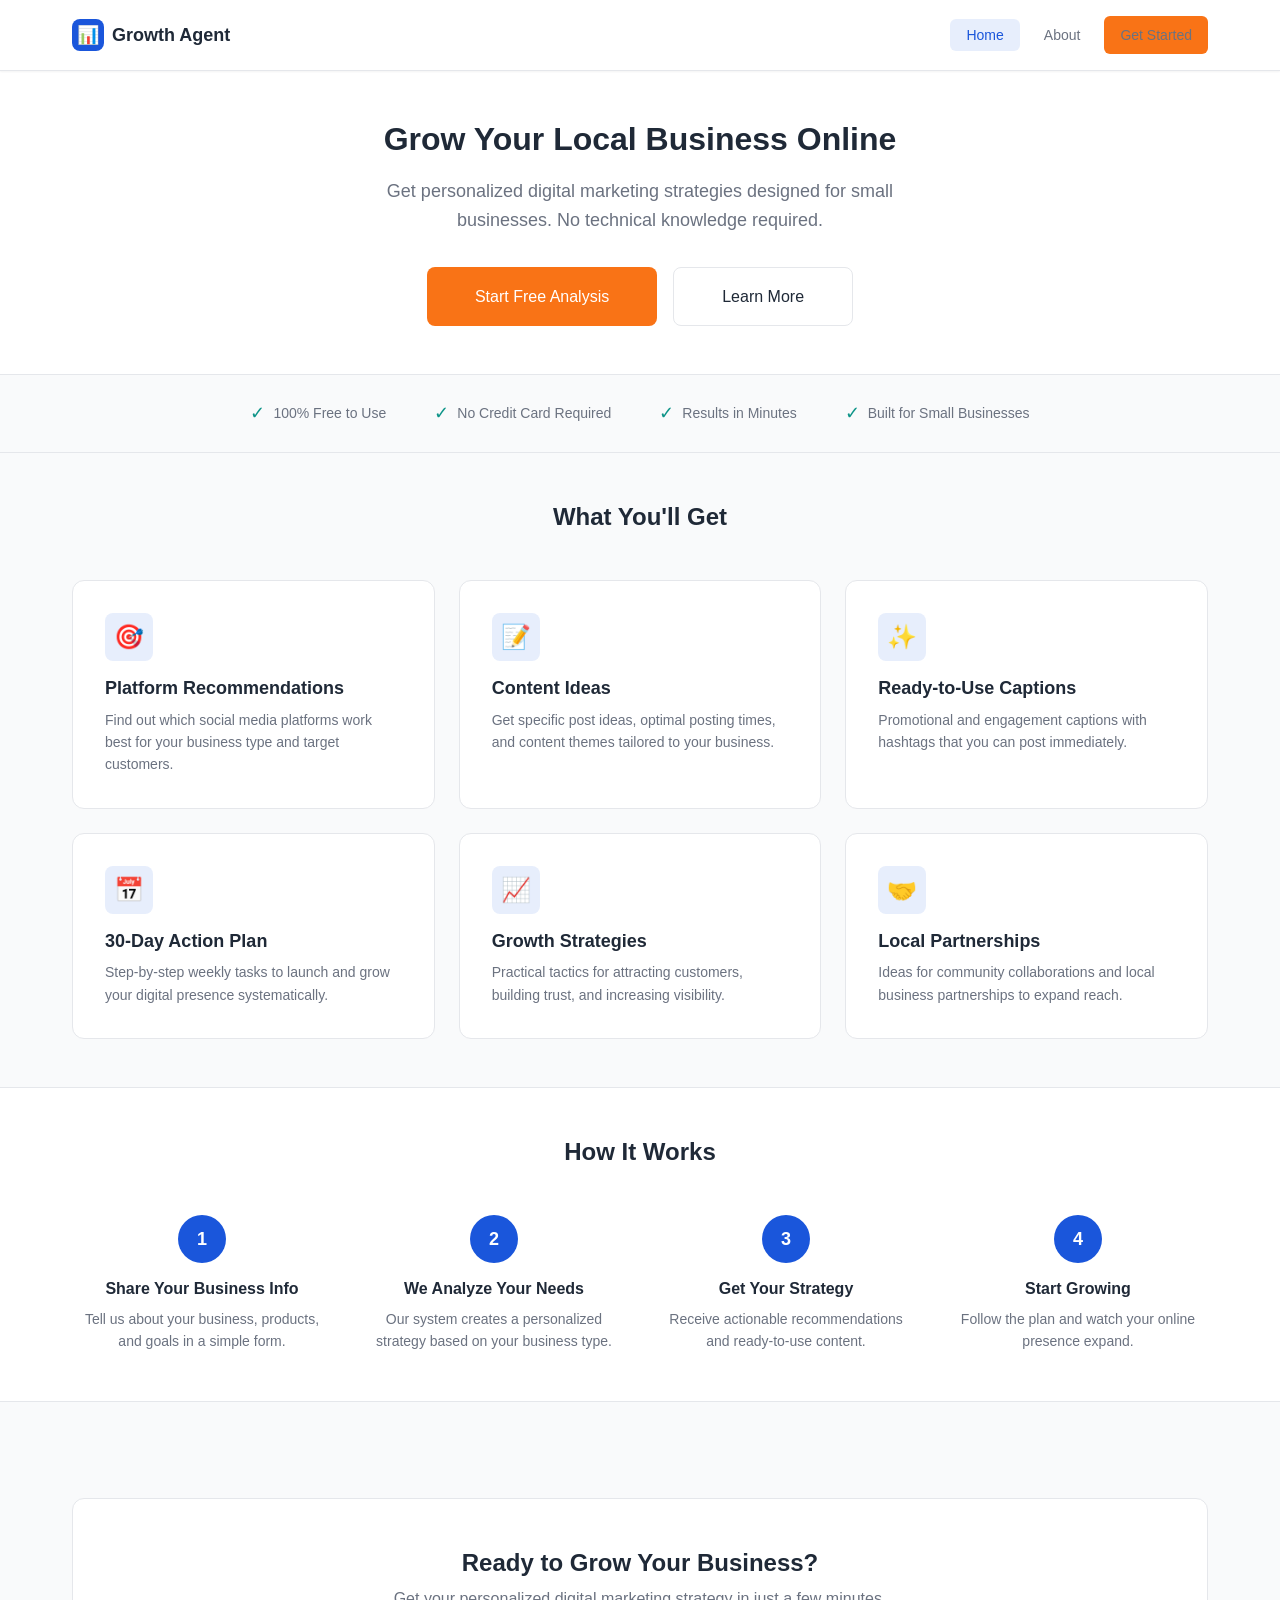
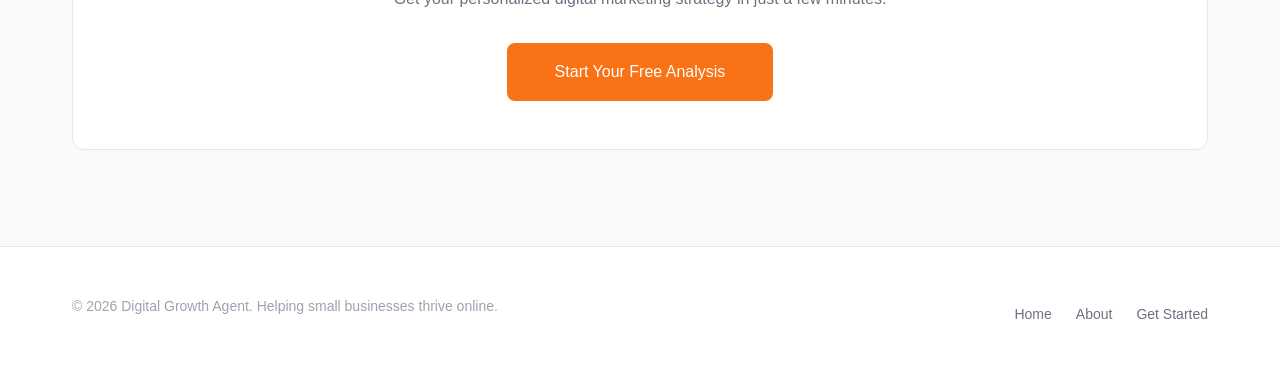
==== frontend/index.html @ 9e7940e3 "Added all frontend files" ====
<!DOCTYPE html>
<html lang="en">
<head>
    <meta charset="UTF-8">
    <meta name="viewport" content="width=device-width, initial-scale=1.0">
    <title>Digital Growth Agent - Grow Your Local Business Online</title>
    <link rel="stylesheet" href="style.css">
</head>
<body>
    <nav class="navbar">
        <div class="nav-container">
            <div class="logo">
                <div class="logo-icon">📊</div>
                <span>Growth Agent</span>
            </div>
            <ul class="nav-menu">
                <li><a href="index.html" class="active">Home</a></li>
                <li><a href="about.html">About</a></li>
                <li><a href="analyze.html" class="btn btn-primary">Get Started</a></li>
            </ul>
        </div>
    </nav>

    <section class="hero">
        <div class="container">
            <h1>Grow Your Local Business Online</h1>
            <p class="hero-subtitle">Get personalized digital marketing strategies designed for small businesses. No technical knowledge required.</p>
            <div class="hero-buttons">
                <a href="analyze.html" class="btn btn-primary btn-large">Start Free Analysis</a>
                <a href="about.html" class="btn btn-secondary btn-large">Learn More</a>
            </div>
        </div>
    </section>

    <div class="trust-bar">
        <div class="container">
            <div class="trust-items">
                <div class="trust-item">
                    <span class="trust-icon">✓</span>
                    <span>100% Free to Use</span>
                </div>
                <div class="trust-item">
                    <span class="trust-icon">✓</span>
                    <span>No Credit Card Required</span>
                </div>
                <div class="trust-item">
                    <span class="trust-icon">✓</span>
                    <span>Results in Minutes</span>
                </div>
                <div class="trust-item">
                    <span class="trust-icon">✓</span>
                    <span>Built for Small Businesses</span>
                </div>
            </div>
        </div>
    </div>

    <section class="section">
        <div class="container">
            <h2 class="text-center" style="margin-bottom: 3rem;">What You'll Get</h2>
            <div class="features-grid">
                <div class="feature-card">
                    <div class="feature-icon">🎯</div>
                    <h3>Platform Recommendations</h3>
                    <p>Find out which social media platforms work best for your business type and target customers.</p>
                </div>
                <div class="feature-card">
                    <div class="feature-icon">📝</div>
                    <h3>Content Ideas</h3>
                    <p>Get specific post ideas, optimal posting times, and content themes tailored to your business.</p>
                </div>
                <div class="feature-card">
                    <div class="feature-icon">✨</div>
                    <h3>Ready-to-Use Captions</h3>
                    <p>Promotional and engagement captions with hashtags that you can post immediately.</p>
                </div>
                <div class="feature-card">
                    <div class="feature-icon">📅</div>
                    <h3>30-Day Action Plan</h3>
                    <p>Step-by-step weekly tasks to launch and grow your digital presence systematically.</p>
                </div>
                <div class="feature-card">
                    <div class="feature-icon">📈</div>
                    <h3>Growth Strategies</h3>
                    <p>Practical tactics for attracting customers, building trust, and increasing visibility.</p>
                </div>
                <div class="feature-card">
                    <div class="feature-icon">🤝</div>
                    <h3>Local Partnerships</h3>
                    <p>Ideas for community collaborations and local business partnerships to expand reach.</p>
                </div>
            </div>
        </div>
    </section>

    <section class="section" style="background: var(--bg-white); border-top: 1px solid var(--border); border-bottom: 1px solid var(--border);">
        <div class="container">
            <h2 class="text-center" style="margin-bottom: 3rem;">How It Works</h2>
            <div class="steps">
                <div class="step">
                    <div class="step-number">1</div>
                    <h3>Share Your Business Info</h3>
                    <p>Tell us about your business, products, and goals in a simple form.</p>
                </div>
                <div class="step">
                    <div class="step-number">2</div>
                    <h3>We Analyze Your Needs</h3>
                    <p>Our system creates a personalized strategy based on your business type.</p>
                </div>
                <div class="step">
                    <div class="step-number">3</div>
                    <h3>Get Your Strategy</h3>
                    <p>Receive actionable recommendations and ready-to-use content.</p>
                </div>
                <div class="step">
                    <div class="step-number">4</div>
                    <h3>Start Growing</h3>
                    <p>Follow the plan and watch your online presence expand.</p>
                </div>
            </div>
        </div>
    </section>

    <section class="section">
        <div class="container">
            <div class="cta-section">
                <h2>Ready to Grow Your Business?</h2>
                <p>Get your personalized digital marketing strategy in just a few minutes.</p>
                <a href="analyze.html" class="btn btn-primary btn-large">Start Your Free Analysis</a>
            </div>
        </div>
    </section>

    <footer>
        <div class="container">
            <div class="footer-content">
                <p class="footer-text">&copy; 2026 Digital Growth Agent. Helping small businesses thrive online.</p>
                <ul class="footer-links">
                    <li><a href="index.html">Home</a></li>
                    <li><a href="about.html">About</a></li>
                    <li><a href="analyze.html">Get Started</a></li>
                </ul>
            </div>
        </div>
    </footer>
</body>
</html>
---- frontend/style.css ----
/* ===================================
   AI Digital Growth Agent
   Clean, Professional, Trustworthy UI
   =================================== */

:root {
    /* Colors - Trust & Reliability */
    --primary-blue: #1a56db;
    --primary-blue-dark: #1e429f;
    --teal: #0d9488;
    --teal-light: #14b8a6;
    --orange: #f97316;
    --orange-hover: #ea580c;
    
    /* Neutrals */
    --bg-light: #f9fafb;
    --bg-white: #ffffff;
    --border: #e5e7eb;
    --text-primary: #1f2937;
    --text-secondary: #6b7280;
    --text-muted: #9ca3af;
    
    /* Success & Status */
    --success: #10b981;
    --warning: #f59e0b;
    --error: #ef4444;
    
    /* Spacing */
    --space-xs: 0.25rem;
    --space-sm: 0.5rem;
    --space-md: 1rem;
    --space-lg: 1.5rem;
    --space-xl: 2rem;
    --space-2xl: 3rem;
    
    /* Typography */
    --font-sans: -apple-system, BlinkMacSystemFont, 'Segoe UI', Roboto, 'Helvetica Neue', Arial, sans-serif;
    --font-size-xs: 0.75rem;
    --font-size-sm: 0.875rem;
    --font-size-base: 1rem;
    --font-size-lg: 1.125rem;
    --font-size-xl: 1.25rem;
    --font-size-2xl: 1.5rem;
    --font-size-3xl: 2rem;
    
    /* Shadows */
    --shadow-sm: 0 1px 2px 0 rgba(0, 0, 0, 0.05);
    --shadow-md: 0 4px 6px -1px rgba(0, 0, 0, 0.1);
    --shadow-lg: 0 10px 15px -3px rgba(0, 0, 0, 0.1);
    
    /* Border Radius */
    --radius-sm: 0.375rem;
    --radius-md: 0.5rem;
    --radius-lg: 0.75rem;
}

* {
    margin: 0;
    padding: 0;
    box-sizing: border-box;
}

body {
    font-family: var(--font-sans);
    font-size: var(--font-size-base);
    line-height: 1.6;
    color: var(--text-primary);
    background: var(--bg-light);
    -webkit-font-smoothing: antialiased;
    -moz-osx-font-smoothing: grayscale;
}

/* ===================================
   Typography
   =================================== */

h1, h2, h3, h4, h5, h6 {
    font-weight: 600;
    line-height: 1.3;
    color: var(--text-primary);
}

h1 { font-size: var(--font-size-3xl); }
h2 { font-size: var(--font-size-2xl); }
h3 { font-size: var(--font-size-xl); }
h4 { font-size: var(--font-size-lg); }

p {
    margin-bottom: var(--space-md);
    color: var(--text-secondary);
}

a {
    color: var(--primary-blue);
    text-decoration: none;
    transition: color 0.2s;
}

a:hover {
    color: var(--primary-blue-dark);
}

/* ===================================
   Navigation
   =================================== */

.navbar {
    background: var(--bg-white);
    border-bottom: 1px solid var(--border);
    position: sticky;
    top: 0;
    z-index: 100;
    box-shadow: var(--shadow-sm);
}

.nav-container {
    max-width: 1200px;
    margin: 0 auto;
    display: flex;
    justify-content: space-between;
    align-items: center;
    padding: var(--space-md) var(--space-xl);
}

.logo {
    font-size: var(--font-size-lg);
    font-weight: 600;
    color: var(--text-primary);
    display: flex;
    align-items: center;
    gap: var(--space-sm);
}

.logo-icon {
    width: 32px;
    height: 32px;
    background: var(--primary-blue);
    border-radius: var(--radius-md);
    display: flex;
    align-items: center;
    justify-content: center;
    color: white;
    font-size: var(--font-size-lg);
}

.nav-menu {
    display: flex;
    list-style: none;
    gap: var(--space-sm);
    align-items: center;
}

.nav-menu a {
    color: var(--text-secondary);
    padding: var(--space-sm) var(--space-md);
    border-radius: var(--radius-sm);
    font-weight: 500;
    font-size: var(--font-size-sm);
    transition: all 0.2s;
}

.nav-menu a:hover {
    background: var(--bg-light);
    color: var(--text-primary);
}

.nav-menu a.active {
    color: var(--primary-blue);
    background: rgba(26, 86, 219, 0.1);
}

/* ===================================
   Buttons
   =================================== */

.btn {
    display: inline-flex;
    align-items: center;
    justify-content: center;
    gap: var(--space-sm);
    padding: var(--space-sm) var(--space-lg);
    border-radius: var(--radius-md);
    font-weight: 500;
    font-size: var(--font-size-sm);
    border: none;
    cursor: pointer;
    transition: all 0.2s;
    text-decoration: none;
}

.btn-primary {
    background: var(--orange);
    color: white;
}

.btn-primary:hover {
    background: var(--orange-hover);
    transform: translateY(-1px);
    box-shadow: var(--shadow-md);
}

.btn-secondary {
    background: var(--bg-white);
    color: var(--text-primary);
    border: 1px solid var(--border);
}

.btn-secondary:hover {
    border-color: var(--text-secondary);
}

.btn-large {
    padding: var(--space-md) var(--space-2xl);
    font-size: var(--font-size-base);
}

.btn-block {
    width: 100%;
}

/* ===================================
   Container & Layout
   =================================== */

.container {
    max-width: 1200px;
    margin: 0 auto;
    padding: 0 var(--space-xl);
}

.section {
    padding: var(--space-2xl) 0;
}

/* ===================================
   Hero Section
   =================================== */

.hero {
    background: var(--bg-white);
    padding: var(--space-2xl) 0;
    text-align: center;
    border-bottom: 1px solid var(--border);
}

.hero h1 {
    margin-bottom: var(--space-md);
    color: var(--text-primary);
}

.hero-subtitle {
    font-size: var(--font-size-lg);
    color: var(--text-secondary);
    margin-bottom: var(--space-xl);
    max-width: 600px;
    margin-left: auto;
    margin-right: auto;
}

.hero-buttons {
    display: flex;
    gap: var(--space-md);
    justify-content: center;
    flex-wrap: wrap;
}

/* ===================================
   Trust Indicators
   =================================== */

.trust-bar {
    background: var(--bg-light);
    padding: var(--space-lg) 0;
    border-bottom: 1px solid var(--border);
}

.trust-items {
    display: flex;
    justify-content: center;
    gap: var(--space-2xl);
    flex-wrap: wrap;
}

.trust-item {
    display: flex;
    align-items: center;
    gap: var(--space-sm);
    color: var(--text-secondary);
    font-size: var(--font-size-sm);
}

.trust-icon {
    color: var(--teal);
    font-size: var(--font-size-lg);
}

/* ===================================
   Feature Cards
   =================================== */

.features-grid {
    display: grid;
    grid-template-columns: repeat(auto-fit, minmax(280px, 1fr));
    gap: var(--space-lg);
}

.feature-card {
    background: var(--bg-white);
    padding: var(--space-xl);
    border-radius: var(--radius-lg);
    border: 1px solid var(--border);
    transition: all 0.2s;
}

.feature-card:hover {
    box-shadow: var(--shadow-md);
    border-color: var(--primary-blue);
}

.feature-icon {
    width: 48px;
    height: 48px;
    background: rgba(26, 86, 219, 0.1);
    border-radius: var(--radius-md);
    display: flex;
    align-items: center;
    justify-content: center;
    font-size: var(--font-size-2xl);
    margin-bottom: var(--space-md);
}

.feature-card h3 {
    margin-bottom: var(--space-sm);
    font-size: var(--font-size-lg);
}

.feature-card p {
    color: var(--text-secondary);
    font-size: var(--font-size-sm);
    margin: 0;
}

/* ===================================
   Steps / Process
   =================================== */

.steps {
    display: grid;
    grid-template-columns: repeat(auto-fit, minmax(200px, 1fr));
    gap: var(--space-xl);
}

.step {
    text-align: center;
    position: relative;
}

.step-number {
    width: 48px;
    height: 48px;
    background: var(--primary-blue);
    color: white;
    border-radius: 50%;
    display: flex;
    align-items: center;
    justify-content: center;
    font-weight: 600;
    font-size: var(--font-size-lg);
    margin: 0 auto var(--space-md);
}

.step h3 {
    font-size: var(--font-size-base);
    margin-bottom: var(--space-sm);
}

.step p {
    font-size: var(--font-size-sm);
    color: var(--text-secondary);
    margin: 0;
}

/* ===================================
   Forms
   =================================== */

.form-section {
    background: var(--bg-white);
    padding: var(--space-2xl);
    border-radius: var(--radius-lg);
    border: 1px solid var(--border);
    box-shadow: var(--shadow-sm);
}

.form-header {
    margin-bottom: var(--space-xl);
}

.form-header h2 {
    margin-bottom: var(--space-sm);
}

.form-header p {
    color: var(--text-secondary);
    margin: 0;
}

.form-group {
    margin-bottom: var(--space-lg);
}

label {
    display: block;
    margin-bottom: var(--space-sm);
    color: var(--text-primary);
    font-weight: 500;
    font-size: var(--font-size-sm);
}

.label-optional {
    color: var(--text-muted);
    font-weight: 400;
}

input, textarea, select {
    width: 100%;
    padding: var(--space-md);
    border: 1px solid var(--border);
    border-radius: var(--radius-md);
    font-size: var(--font-size-base);
    font-family: inherit;
    transition: all 0.2s;
    background: var(--bg-white);
}

input:focus, textarea:focus, select:focus {
    outline: none;
    border-color: var(--primary-blue);
    box-shadow: 0 0 0 3px rgba(26, 86, 219, 0.1);
}

textarea {
    resize: vertical;
    min-height: 80px;
}

.input-hint {
    font-size: var(--font-size-xs);
    color: var(--text-muted);
    margin-top: var(--space-xs);
}

/* ===================================
   Cards & Panels
   =================================== */

.card {
    background: var(--bg-white);
    border: 1px solid var(--border);
    border-radius: var(--radius-lg);
    padding: var(--space-xl);
}

.card-header {
    display: flex;
    justify-content: space-between;
    align-items: center;
    margin-bottom: var(--space-lg);
    padding-bottom: var(--space-md);
    border-bottom: 1px solid var(--border);
}

.card-title {
    font-size: var(--font-size-xl);
    font-weight: 600;
    margin: 0;
}

.card-body {
    color: var(--text-secondary);
}

/* ===================================
   Strategy Output
   =================================== */

.strategy-section {
    background: var(--bg-white);
    border: 1px solid var(--border);
    border-radius: var(--radius-lg);
    padding: var(--space-xl);
    margin-bottom: var(--space-lg);
}

.strategy-section h3 {
    color: var(--primary-blue);
    margin-bottom: var(--space-md);
    display: flex;
    align-items: center;
    gap: var(--space-sm);
}

.strategy-section h4 {
    color: var(--text-primary);
    margin: var(--space-lg) 0 var(--space-sm);
    font-size: var(--font-size-base);
}

.strategy-section ul {
    list-style: none;
    padding: 0;
}

.strategy-section li {
    padding: var(--space-sm) 0;
    padding-left: var(--space-lg);
    position: relative;
    color: var(--text-secondary);
}

.strategy-section li:before {
    content: "✓";
    position: absolute;
    left: 0;
    color: var(--teal);
    font-weight: 600;
}

.platform-card {
    background: var(--bg-light);
    padding: var(--space-md);
    border-radius: var(--radius-md);
    margin-bottom: var(--space-sm);
    border-left: 3px solid var(--primary-blue);
}

.platform-card strong {
    color: var(--text-primary);
    display: block;
    margin-bottom: var(--space-xs);
}

.platform-card small {
    color: var(--text-secondary);
    font-size: var(--font-size-sm);
}

.caption-box {
    background: var(--bg-light);
    padding: var(--space-md);
    border-radius: var(--radius-md);
    margin-bottom: var(--space-sm);
    border-left: 3px solid var(--teal);
    font-style: normal;
    color: var(--text-primary);
}

.hashtags {
    display: flex;
    flex-wrap: wrap;
    gap: var(--space-sm);
    margin-top: var(--space-md);
}

.hashtag {
    background: rgba(13, 148, 136, 0.1);
    color: var(--teal);
    padding: var(--space-xs) var(--space-md);
    border-radius: var(--radius-sm);
    font-size: var(--font-size-sm);
    font-weight: 500;
}

/* ===================================
   Loading State
   =================================== */

.loading {
    position: fixed;
    top: 0;
    left: 0;
    right: 0;
    bottom: 0;
    background: rgba(255, 255, 255, 0.95);
    display: flex;
    flex-direction: column;
    align-items: center;
    justify-content: center;
    z-index: 1000;
}

.spinner {
    width: 48px;
    height: 48px;
    border: 4px solid var(--border);
    border-top: 4px solid var(--primary-blue);
    border-radius: 50%;
    animation: spin 1s linear infinite;
}

@keyframes spin {
    0% { transform: rotate(0deg); }
    100% { transform: rotate(360deg); }
}

.loading p {
    color: var(--text-secondary);
    margin-top: var(--space-lg);
    font-size: var(--font-size-base);
}

/* ===================================
   CTA Section
   =================================== */

.cta-section {
    background: var(--bg-white);
    border: 1px solid var(--border);
    border-radius: var(--radius-lg);
    padding: var(--space-2xl);
    text-align: center;
    margin: var(--space-2xl) 0;
}

.cta-section h2 {
    margin-bottom: var(--space-sm);
}

.cta-section p {
    color: var(--text-secondary);
    margin-bottom: var(--space-xl);
}

/* ===================================
   Footer
   =================================== */

footer {
    background: var(--bg-white);
    border-top: 1px solid var(--border);
    padding: var(--space-2xl) 0;
    margin-top: auto;
}

.footer-content {
    display: flex;
    justify-content: space-between;
    align-items: center;
    flex-wrap: wrap;
    gap: var(--space-lg);
}

.footer-links {
    display: flex;
    gap: var(--space-lg);
    list-style: none;
}

.footer-links a {
    color: var(--text-secondary);
    font-size: var(--font-size-sm);
}

.footer-text {
    color: var(--text-muted);
    font-size: var(--font-size-sm);
}

/* ===================================
   Page Header
   =================================== */

.page-header {
    background: var(--bg-white);
    padding: var(--space-2xl) 0;
    border-bottom: 1px solid var(--border);
    text-align: center;
}

.page-header h1 {
    margin-bottom: var(--space-sm);
}

.page-header p {
    color: var(--text-secondary);
    font-size: var(--font-size-lg);
    margin: 0;
}

/* ===================================
   About Page Specific
   =================================== */

.about-content {
    padding: var(--space-2xl) 0;
}

.about-section {
    background: var(--bg-white);
    border: 1px solid var(--border);
    border-radius: var(--radius-lg);
    padding: var(--space-2xl);
    margin-bottom: var(--space-xl);
}

.about-section h2 {
    color: var(--primary-blue);
    margin-bottom: var(--space-lg);
}

.problem-list, .tech-list {
    list-style: none;
    padding: 0;
}

.problem-list li, .tech-list li {
    padding: var(--space-sm) 0 var(--space-sm) var(--space-xl);
    position: relative;
    color: var(--text-secondary);
}

.problem-list li:before {
    content: "•";
    position: absolute;
    left: var(--space-md);
    color: var(--orange);
    font-weight: 600;
    font-size: var(--font-size-lg);
}

.solution-grid {
    display: grid;
    grid-template-columns: repeat(auto-fit, minmax(250px, 1fr));
    gap: var(--space-lg);
    margin-top: var(--space-lg);
}

.solution-item {
    padding: var(--space-lg);
    background: var(--bg-light);
    border-radius: var(--radius-md);
    border-left: 3px solid var(--teal);
}

.solution-item h3 {
    font-size: var(--font-size-base);
    margin-bottom: var(--space-sm);
}

.solution-item p {
    font-size: var(--font-size-sm);
    margin: 0;
}

.target-audience {
    display: grid;
    grid-template-columns: repeat(auto-fit, minmax(180px, 1fr));
    gap: var(--space-md);
    margin-top: var(--space-lg);
}

.audience-card {
    background: var(--bg-light);
    padding: var(--space-lg);
    border-radius: var(--radius-md);
    text-align: center;
    border: 1px solid var(--border);
}

.audience-card h3 {
    font-size: var(--font-size-base);
    margin-bottom: var(--space-sm);
}

.audience-card p {
    font-size: var(--font-size-sm);
    margin: 0;
}

.mission-statement {
    font-size: var(--font-size-lg);
    color: var(--text-primary);
    padding: var(--space-xl);
    background: var(--bg-light);
    border-left: 4px solid var(--primary-blue);
    border-radius: var(--radius-md);
    font-style: italic;
    line-height: 1.8;
}

/* ===================================
   Responsive Design
   =================================== */

@media (max-width: 768px) {
    :root {
        --font-size-3xl: 1.75rem;
        --font-size-2xl: 1.25rem;
    }
    
    .nav-container {
        padding: var(--space-md);
    }
    
    .nav-menu {
        gap: var(--space-xs);
    }
    
    .nav-menu a {
        padding: var(--space-xs) var(--space-sm);
        font-size: var(--font-size-xs);
    }
    
    .hero {
        padding: var(--space-xl) 0;
    }
    
    .hero-buttons {
        flex-direction: column;
    }
    
    .btn {
        width: 100%;
    }
    
    .features-grid,
    .steps,
    .solution-grid,
    .target-audience {
        grid-template-columns: 1fr;
    }
    
    .form-section {
        padding: var(--space-lg);
    }
    
    .container {
        padding: 0 var(--space-md);
    }
}

/* ===================================
   Utility Classes
   =================================== */

.text-center { text-align: center; }
.text-muted { color: var(--text-muted); }
.text-secondary { color: var(--text-secondary); }
.mb-0 { margin-bottom: 0; }
.mt-lg { margin-top: var(--space-lg); }
.hidden { display: none; }
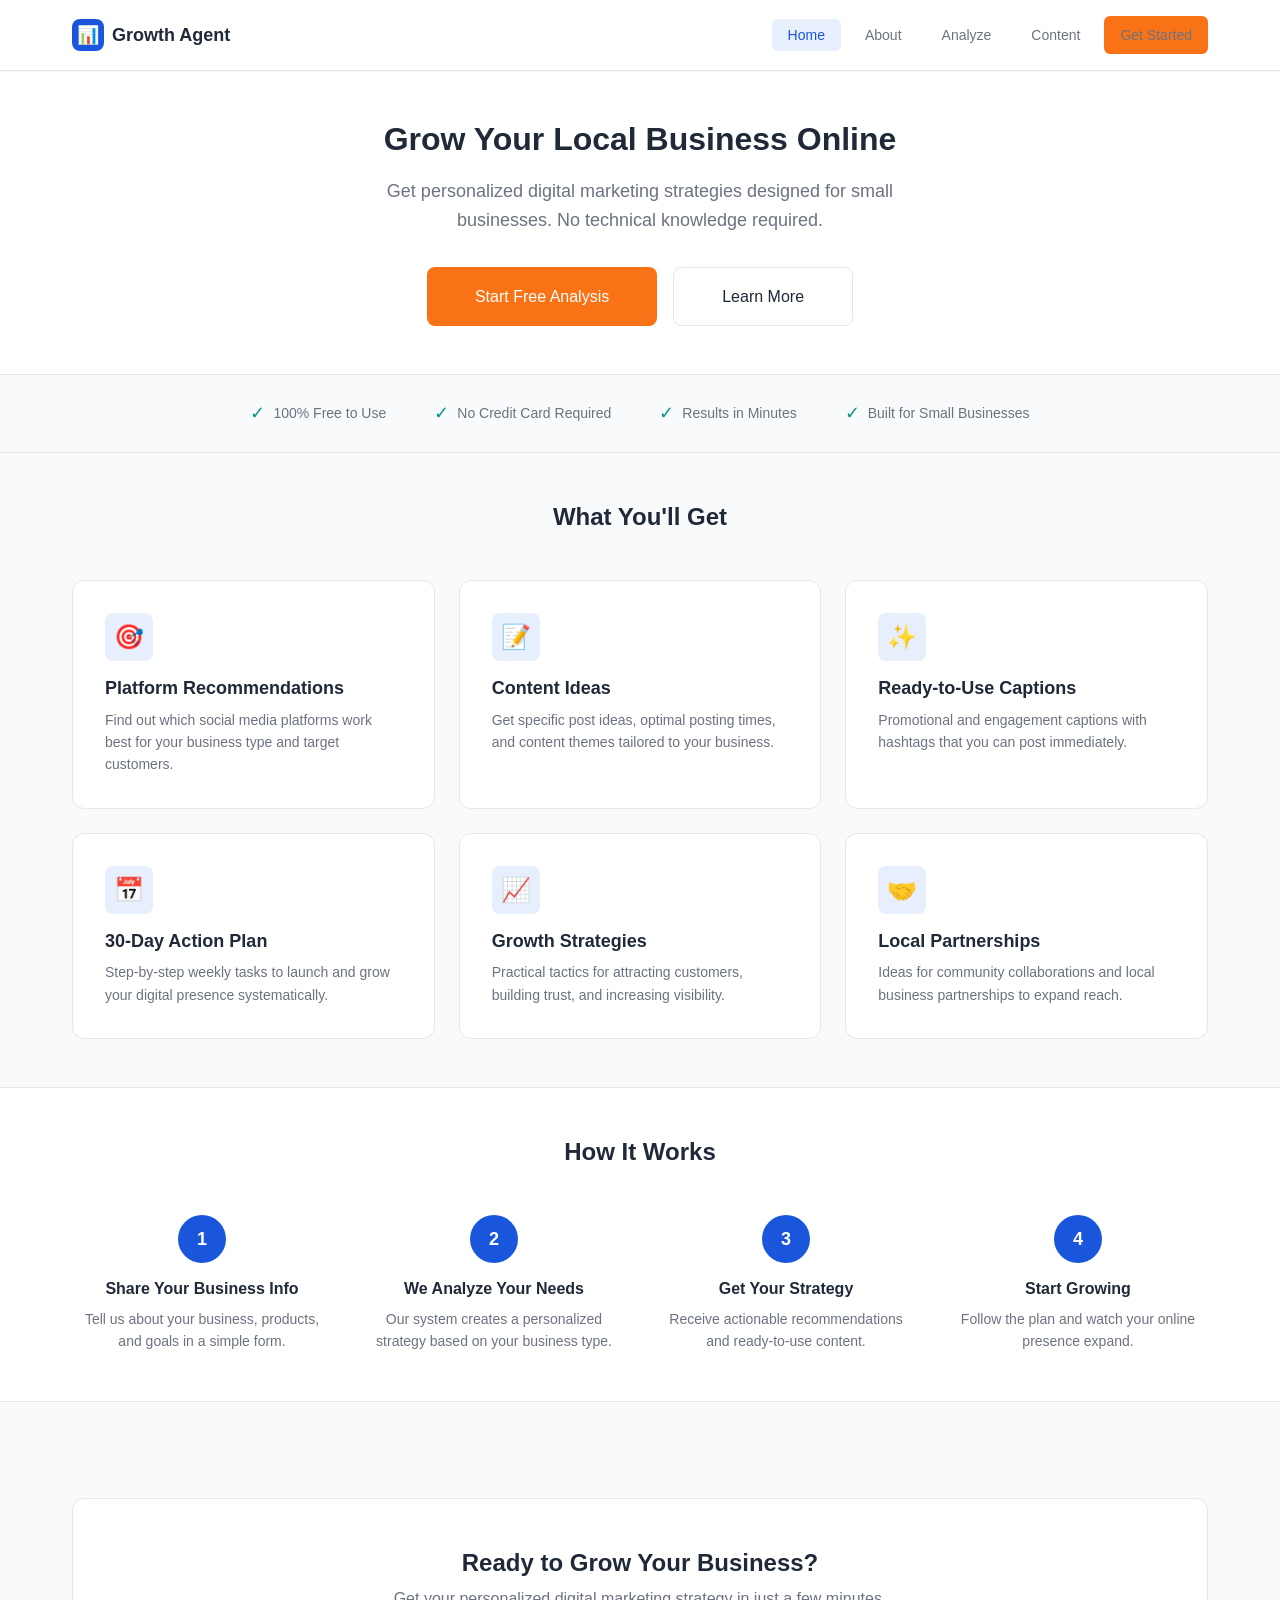
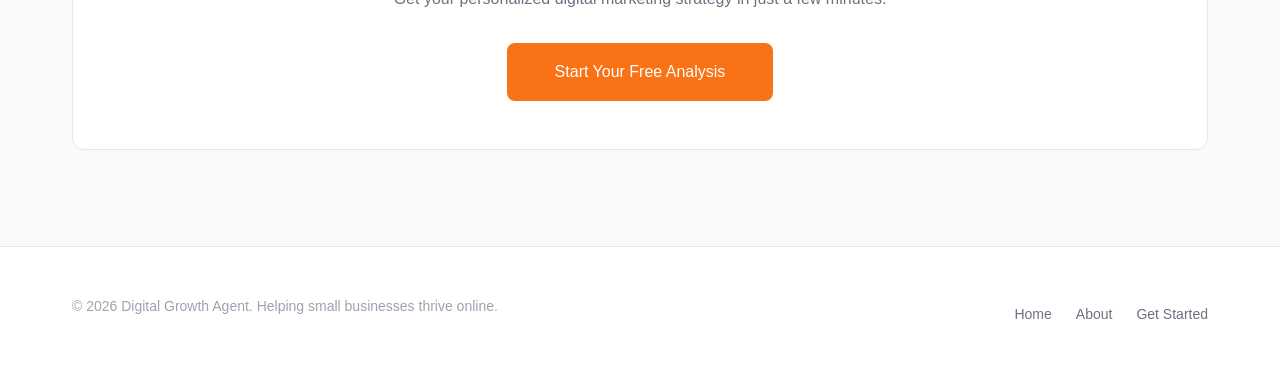
==== commit 2c97a9ea: "initial commit - digital growth agent with content generation" ====
--- a/frontend/index.html
+++ b/frontend/index.html
@@ -16,6 +16,8 @@
             <ul class="nav-menu">
                 <li><a href="index.html" class="active">Home</a></li>
                 <li><a href="about.html">About</a></li>
+                <li><a href="analyze.html">Analyze</a></li>
+                <li><a href="content.html">Content</a></li>
                 <li><a href="analyze.html" class="btn btn-primary">Get Started</a></li>
             </ul>
         </div>
